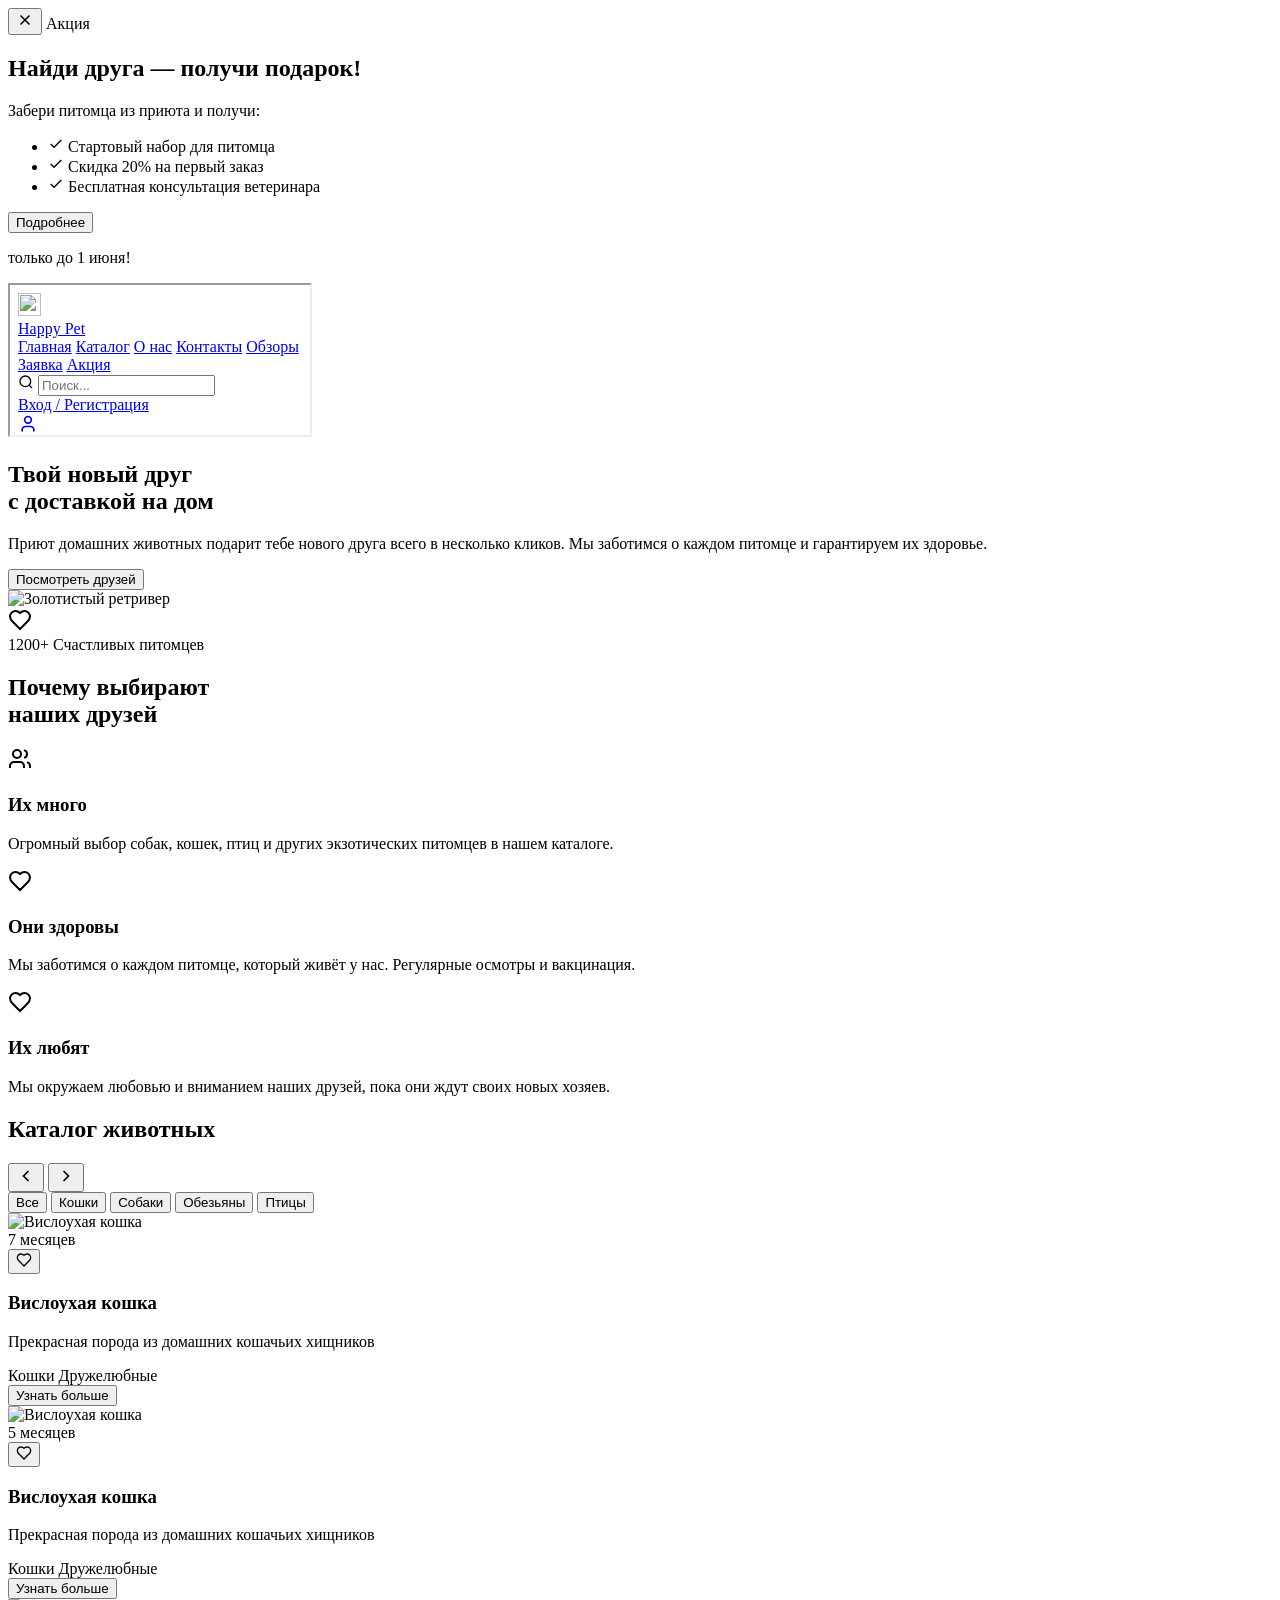
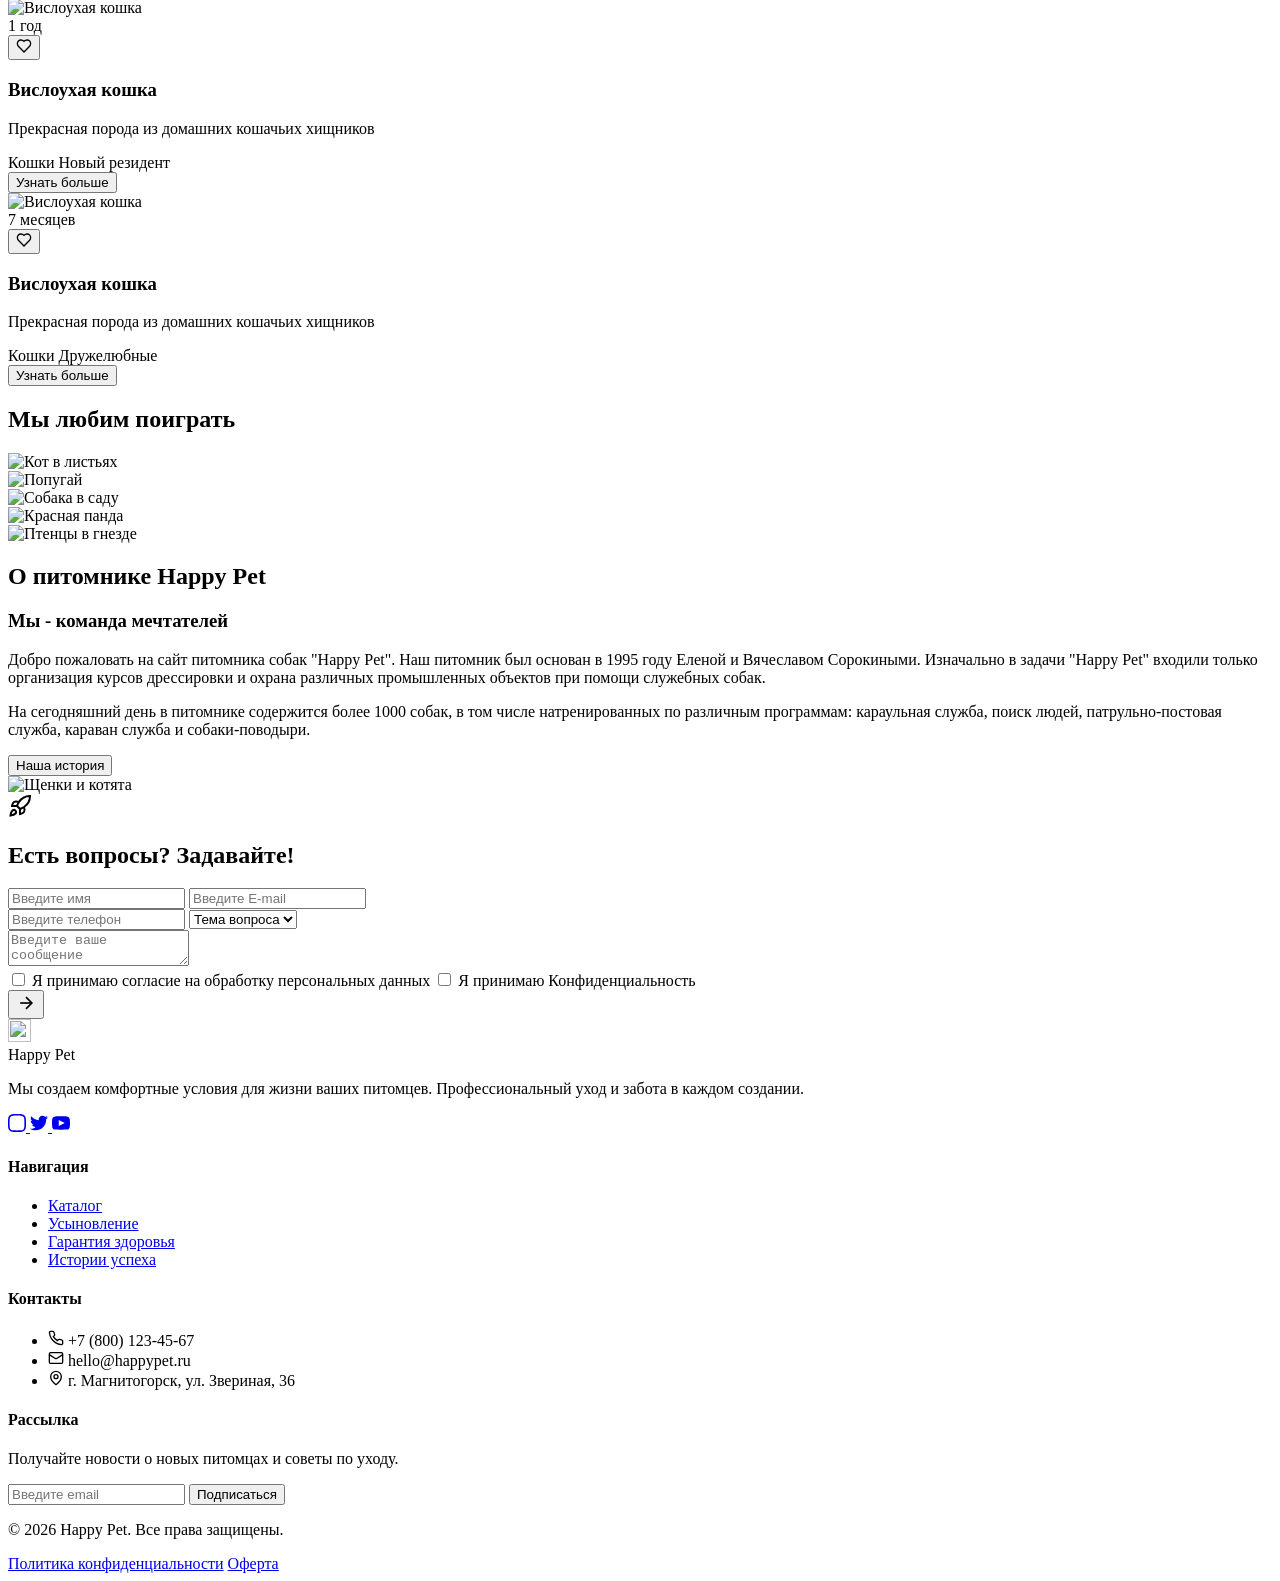
==== index.html @ b9afe5a8 "Add files via upload" ====
<!DOCTYPE html>
<html lang="ru">
<head>
    <meta charset="UTF-8">
    <meta name="viewport" content="width=device-width, initial-scale=1.0">
    <title>Главная</title>
    <link rel="stylesheet" href="content/css/styles.css">
    <link rel="preconnect" href="https://fonts.googleapis.com">
    <link rel="preconnect" href="https://fonts.gstatic.com" crossorigin>
    <link href="https://fonts.googleapis.com/css2?family=Inter:wght@400;500;600;700&display=swap" rel="stylesheet">
</head>
<body>
    <!-- Promo Popup - Карточка акции -->
    <div class="promo-card" id="promoCard">
        <button class="promo-close" id="promoClose">
            <svg width="18" height="18" viewBox="0 0 24 24" fill="none" stroke="currentColor" stroke-width="2">
                <path d="M18 6L6 18M6 6l12 12"/>
            </svg>
        </button>
        <span class="promo-badge">Акция</span>
        <h2 class="promo-title">Найди друга — получи подарок!</h2>
        <p class="promo-subtitle">Забери питомца из приюта и получи:</p>
        <ul class="promo-list">
            <li class="promo-list-item">
                <svg class="promo-check" width="16" height="16" viewBox="0 0 24 24" fill="none" stroke="currentColor" stroke-width="2">
                    <polyline points="20 6 9 17 4 12"/>
                </svg>
                Стартовый набор для питомца
            </li>
            <li class="promo-list-item">
                <svg class="promo-check" width="16" height="16" viewBox="0 0 24 24" fill="none" stroke="currentColor" stroke-width="2">
                    <polyline points="20 6 9 17 4 12"/>
                </svg>
                Скидка 20% на первый заказ
            </li>
            <li class="promo-list-item">
                <svg class="promo-check" width="16" height="16" viewBox="0 0 24 24" fill="none" stroke="currentColor" stroke-width="2">
                    <polyline points="20 6 9 17 4 12"/>
                </svg>
                Бесплатная консультация ветеринара
            </li>
        </ul>
        <button class="promo-btn">Подробнее</button>
        <p class="promo-deadline">только до 1 июня!</p>
    </div>

    <!-- Скрипт для показа акции только один раз за сессию -->
    <script>
        // Проверяем, была ли уже показана акция в этой сессии
        if (!sessionStorage.getItem('promoShown')) {
            // Показываем карточку с небольшой задержкой
            setTimeout(function() {
                document.getElementById('promoCard').classList.add('active');
            }, 500);
        }

        // Закрытие по крестику
        document.getElementById('promoClose').addEventListener('click', function() {
            document.getElementById('promoCard').classList.remove('active');
            // Запоминаем, что акция была показана
            sessionStorage.setItem('promoShown', 'true');
        });
    </script>

    <iframe src="navigation.html" class="nav-frame"></iframe>

    <section class="hero">
        <div class="hero-container">
            <div class="hero-content">
                <h1 class="hero-title">
                    Твой новый друг<br>
                    <span class="hero-title-accent">с доставкой на дом</span>
                </h1>
                <p class="hero-text">
                    Приют домашних животных подарит тебе нового друга всего в несколько кликов. Мы заботимся о каждом питомце и гарантируем их здоровье.
                </p>
                <button class="hero-btn">Посмотреть друзей</button>
            </div>
            <div class="hero-image-wrapper">
                <div class="hero-image-card">
                    <img src="https://images.unsplash.com/photo-1552053831-71594a27632d?w=400&h=400&fit=crop" alt="Золотистый ретривер" class="hero-image">
                </div>
                <div class="hero-badge">
                    <div class="badge-icon">
                        <svg width="24" height="24" viewBox="0 0 24 24" fill="none" stroke="currentColor" stroke-width="2">
                            <path d="M19 14c1.49-1.46 3-3.21 3-5.5A5.5 5.5 0 0 0 16.5 3c-1.76 0-3 .5-4.5 2-1.5-1.5-2.74-2-4.5-2A5.5 5.5 0 0 0 2 8.5c0 2.3 1.5 4.05 3 5.5l7 7Z"/>
                        </svg>
                    </div>
                    <div class="badge-content">
                        <span class="badge-number">1200+</span>
                        <span class="badge-text">Счастливых питомцев</span>
                    </div>
                </div>
            </div>
        </div>
    </section>

    <section class="why-section">
        <div class="why-container">
            <h2 class="section-title">
                Почему выбирают<br>наших друзей
            </h2>
            <div class="why-cards">
                <div class="why-card">
                    <div class="why-icon">
                        <svg width="24" height="24" viewBox="0 0 24 24" fill="none" stroke="currentColor" stroke-width="2">
                            <path d="M16 21v-2a4 4 0 0 0-4-4H6a4 4 0 0 0-4 4v2"/>
                            <circle cx="9" cy="7" r="4"/>
                            <path d="M22 21v-2a4 4 0 0 0-3-3.87"/>
                            <path d="M16 3.13a4 4 0 0 1 0 7.75"/>
                        </svg>
                    </div>
                    <h3 class="why-title">Их много</h3>
                    <p class="why-text">Огромный выбор собак, кошек, птиц и других экзотических питомцев в нашем каталоге.</p>
                </div>
                <div class="why-card">
                    <div class="why-icon why-icon-yellow">
                        <svg width="24" height="24" viewBox="0 0 24 24" fill="none" stroke="currentColor" stroke-width="2">
                            <path d="M19 14c1.49-1.46 3-3.21 3-5.5A5.5 5.5 0 0 0 16.5 3c-1.76 0-3 .5-4.5 2-1.5-1.5-2.74-2-4.5-2A5.5 5.5 0 0 0 2 8.5c0 2.3 1.5 4.05 3 5.5l7 7Z"/>
                        </svg>
                    </div>
                    <h3 class="why-title">Они здоровы</h3>
                    <p class="why-text">Мы заботимся о каждом питомце, который живёт у нас. Регулярные осмотры и вакцинация.</p>
                </div>
                <div class="why-card">
                    <div class="why-icon why-icon-pink">
                        <svg width="24" height="24" viewBox="0 0 24 24" fill="none" stroke="currentColor" stroke-width="2">
                            <path d="M19 14c1.49-1.46 3-3.21 3-5.5A5.5 5.5 0 0 0 16.5 3c-1.76 0-3 .5-4.5 2-1.5-1.5-2.74-2-4.5-2A5.5 5.5 0 0 0 2 8.5c0 2.3 1.5 4.05 3 5.5l7 7Z"/>
                        </svg>
                    </div>
                    <h3 class="why-title">Их любят</h3>
                    <p class="why-text">Мы окружаем любовью и вниманием наших друзей, пока они ждут своих новых хозяев.</p>
                </div>
            </div>
        </div>
    </section>

    <section class="catalog-section">
        <div class="catalog-container">
            <div class="catalog-header">
                <h2 class="section-title-lg">Каталог животных</h2>
                <div class="catalog-nav">
                    <button class="catalog-arrow">
                        <svg width="20" height="20" viewBox="0 0 24 24" fill="none" stroke="currentColor" stroke-width="2">
                            <path d="m15 18-6-6 6-6"/>
                        </svg>
                    </button>
                    <button class="catalog-arrow">
                        <svg width="20" height="20" viewBox="0 0 24 24" fill="none" stroke="currentColor" stroke-width="2">
                            <path d="m9 18 6-6-6-6"/>
                        </svg>
                    </button>
                </div>
            </div>
            <div class="catalog-filters">
                <button class="filter-btn filter-active">Все</button>
                <button class="filter-btn">Кошки</button>
                <button class="filter-btn">Собаки</button>
                <button class="filter-btn">Обезьяны</button>
                <button class="filter-btn">Птицы</button>
            </div>
            <div class="catalog-grid">
                <div class="pet-card">
                    <div class="pet-image-wrapper">
                        <img src="https://images.unsplash.com/photo-1514888286974-6c03e2ca1dba?w=300&h=300&fit=crop" alt="Вислоухая кошка" class="pet-image">
                        <div class="pet-badge">7 месяцев</div>
                        <button class="pet-favorite">
                            <svg width="16" height="16" viewBox="0 0 24 24" fill="none" stroke="currentColor" stroke-width="2">
                                <path d="M19 14c1.49-1.46 3-3.21 3-5.5A5.5 5.5 0 0 0 16.5 3c-1.76 0-3 .5-4.5 2-1.5-1.5-2.74-2-4.5-2A5.5 5.5 0 0 0 2 8.5c0 2.3 1.5 4.05 3 5.5l7 7Z"/>
                            </svg>
                        </button>
                    </div>
                    <div class="pet-info">
                        <h3 class="pet-name">Вислоухая кошка</h3>
                        <p class="pet-description">Прекрасная порода из домашних кошачьих хищников</p>
                        <div class="pet-tags">
                            <span class="pet-tag">Кошки</span>
                            <span class="pet-tag">Дружелюбные</span>
                        </div>
                        <button class="pet-btn pet-btn-pink">Узнать больше</button>
                    </div>
                </div>
                <div class="pet-card">
                    <div class="pet-image-wrapper">
                        <img src="https://images.unsplash.com/photo-1573865526739-10659fec78a5?w=300&h=300&fit=crop" alt="Вислоухая кошка" class="pet-image">
                        <div class="pet-badge">5 месяцев</div>
                        <button class="pet-favorite">
                            <svg width="16" height="16" viewBox="0 0 24 24" fill="none" stroke="currentColor" stroke-width="2">
                                <path d="M19 14c1.49-1.46 3-3.21 3-5.5A5.5 5.5 0 0 0 16.5 3c-1.76 0-3 .5-4.5 2-1.5-1.5-2.74-2-4.5-2A5.5 5.5 0 0 0 2 8.5c0 2.3 1.5 4.05 3 5.5l7 7Z"/>
                            </svg>
                        </button>
                    </div>
                    <div class="pet-info">
                        <h3 class="pet-name">Вислоухая кошка</h3>
                        <p class="pet-description">Прекрасная порода из домашних кошачьих хищников</p>
                        <div class="pet-tags">
                            <span class="pet-tag">Кошки</span>
                            <span class="pet-tag">Дружелюбные</span>
                        </div>
                        <button class="pet-btn pet-btn-yellow">Узнать больше</button>
                    </div>
                </div>
                <div class="pet-card">
                    <div class="pet-image-wrapper">
                        <img src="https://images.unsplash.com/photo-1495360010541-f48722b34f7d?w=300&h=300&fit=crop" alt="Вислоухая кошка" class="pet-image">
                        <div class="pet-badge">1 год</div>
                        <button class="pet-favorite">
                            <svg width="16" height="16" viewBox="0 0 24 24" fill="none" stroke="currentColor" stroke-width="2">
                                <path d="M19 14c1.49-1.46 3-3.21 3-5.5A5.5 5.5 0 0 0 16.5 3c-1.76 0-3 .5-4.5 2-1.5-1.5-2.74-2-4.5-2A5.5 5.5 0 0 0 2 8.5c0 2.3 1.5 4.05 3 5.5l7 7Z"/>
                            </svg>
                        </button>
                    </div>
                    <div class="pet-info">
                        <h3 class="pet-name">Вислоухая кошка</h3>
                        <p class="pet-description">Прекрасная порода из домашних кошачьих хищников</p>
                        <div class="pet-tags">
                            <span class="pet-tag">Кошки</span>
                            <span class="pet-tag">Новый резидент</span>
                        </div>
                        <button class="pet-btn pet-btn-pink">Узнать больше</button>
                    </div>
                </div>
                <div class="pet-card">
                    <div class="pet-image-wrapper">
                        <img src="https://images.unsplash.com/photo-1518791841217-8f162f1e1131?w=300&h=300&fit=crop" alt="Вислоухая кошка" class="pet-image">
                        <div class="pet-badge">7 месяцев</div>
                        <button class="pet-favorite">
                            <svg width="16" height="16" viewBox="0 0 24 24" fill="none" stroke="currentColor" stroke-width="2">
                                <path d="M19 14c1.49-1.46 3-3.21 3-5.5A5.5 5.5 0 0 0 16.5 3c-1.76 0-3 .5-4.5 2-1.5-1.5-2.74-2-4.5-2A5.5 5.5 0 0 0 2 8.5c0 2.3 1.5 4.05 3 5.5l7 7Z"/>
                            </svg>
                        </button>
                    </div>
                    <div class="pet-info">
                        <h3 class="pet-name">Вислоухая кошка</h3>
                        <p class="pet-description">Прекрасная порода из домашних кошачьих хищников</p>
                        <div class="pet-tags">
                            <span class="pet-tag">Кошки</span>
                            <span class="pet-tag">Дружелюбные</span>
                        </div>
                        <button class="pet-btn pet-btn-yellow">Узнать больше</button>
                    </div>
                </div>
            </div>
        </div>
    </section>

    <section class="gallery-section">
        <div class="gallery-container">
            <h2 class="section-title-lg">Мы любим поиграть</h2>
            <div class="gallery-grid">
                <div class="gallery-item gallery-item-1">
                    <img src="https://images.unsplash.com/photo-1574158622682-e40e69881006?w=500&h=500&fit=crop" alt="Кот в листьях" class="gallery-image">
                </div>
                <div class="gallery-item gallery-item-2">
                    <img src="https://images.unsplash.com/photo-1552728089-57bdde30beb3?w=400&h=400&fit=crop" alt="Попугай" class="gallery-image">
                </div>
                <div class="gallery-item gallery-item-3">
                    <img src="https://images.unsplash.com/photo-1587300003388-59208cc962cb?w=500&h=500&fit=crop" alt="Собака в саду" class="gallery-image">
                </div>
                <div class="gallery-item gallery-item-4">
                    <img src="https://images.unsplash.com/photo-1425082661705-1834bfd09dca?w=400&h=400&fit=crop" alt="Красная панда" class="gallery-image">
                </div>
                <div class="gallery-item gallery-item-5">
                    <img src="https://images.unsplash.com/photo-1444464666168-49d633b86797?w=400&h=400&fit=crop" alt="Птенцы в гнезде" class="gallery-image">
                </div>
            </div>
        </div>
    </section>

    <section class="about-section">
        <div class="about-container">
            <div class="about-content">
                <h2 class="section-title-lg">О питомнике Happy Pet</h2>
                <h3 class="about-subtitle">Мы - команда мечтателей</h3>
                <p class="about-text">
                    Добро пожаловать на сайт питомника собак "Happy Pet". Наш питомник был основан в 1995 году Еленой и Вячеславом Сорокиными. Изначально в задачи "Happy Pet" входили только организация курсов дрессировки и охрана различных промышленных объектов при помощи служебных собак.
                </p>
                <p class="about-text">
                    На сегодняшний день в питомнике содержится более 1000 собак, в том числе натренированных по различным программам: караульная служба, поиск людей, патрульно-постовая служба, караван служба и собаки-поводыри.
                </p>
                <button class="about-btn">Наша история</button>
            </div>
            <div class="about-image-wrapper">
                <img src="https://images.unsplash.com/photo-1450778869180-41d0601e046e?w=500&h=400&fit=crop" alt="Щенки и котята" class="about-image">
                <div class="about-image-badge">
                    <svg width="24" height="24" viewBox="0 0 24 24" fill="none" stroke="currentColor" stroke-width="2">
                        <path d="M4.5 16.5c-1.5 1.26-2 5-2 5s3.74-.5 5-2c.71-.84.7-2.13-.09-2.91a2.18 2.18 0 0 0-2.91-.09z"/>
                        <path d="m12 15-3-3a22 22 0 0 1 2-3.95A12.88 12.88 0 0 1 22 2c0 2.72-.78 7.5-6 11a22.35 22.35 0 0 1-4 2z"/>
                        <path d="M9 12H4s.55-3.03 2-4c1.62-1.08 5 0 5 0"/>
                        <path d="M12 15v5s3.03-.55 4-2c1.08-1.62 0-5 0-5"/>
                    </svg>
                </div>
            </div>
        </div>
    </section>

    <section class="contact-section">
        <div class="contact-container">
            <div class="contact-form-wrapper">
                <h2 class="contact-title">Есть вопросы? Задавайте!</h2>
                <form class="contact-form">
                    <div class="form-row">
                        <input type="text" placeholder="Введите имя" class="form-input">
                        <input type="email" placeholder="Введите E-mail" class="form-input">
                    </div>
                    <div class="form-row">
                        <input type="tel" placeholder="Введите телефон" class="form-input">
                        <select class="form-input form-select">
                            <option>Тема вопроса</option>
                            <option>Усыновление</option>
                            <option>Партнерство</option>
                            <option>Другое</option>
                        </select>
                    </div>
                    <textarea placeholder="Введите ваше сообщение" class="form-textarea"></textarea>
                    <div class="form-checkboxes">
                        <label class="checkbox-label">
                            <input type="checkbox" class="checkbox-input">
                            <span class="checkbox-text">Я принимаю согласие на обработку персональных данных</span>
                        </label>
                        <label class="checkbox-label">
                            <input type="checkbox" class="checkbox-input">
                            <span class="checkbox-text">Я принимаю Конфиденциальность</span>
                        </label>
                    </div>
                    <button type="submit" class="form-submit">
                        <svg width="20" height="20" viewBox="0 0 24 24" fill="none" stroke="currentColor" stroke-width="2">
                            <path d="M5 12h14"/>
                            <path d="m12 5 7 7-7 7"/>
                        </svg>
                    </button>
                </form>
            </div>
        </div>
    </section>

    <footer class="footer">
        <div class="footer-container">
            <div class="footer-main">
                <div class="footer-brand">
                    <div class="logo logo-light">
                        <div class="logo-icon">
                            <img src = content/foto/лого.png width="23" height="23" viewBox="0 0 24 24" fill="none" stroke="currentColor">
                            
                        </div>
                        <span class="logo-text">Happy Pet</span>
                    </div>
                    <p class="footer-description">
                        Мы создаем комфортные условия для жизни ваших питомцев. Профессиональный уход и забота в каждом создании.
                    </p>
                    <div class="footer-social">
                        <a href="#" class="social-link">
                            <svg width="18" height="18" viewBox="0 0 24 24" fill="currentColor">
                                <path d="M12 2.163c3.204 0 3.584.012 4.85.07 3.252.148 4.771 1.691 4.919 4.919.058 1.265.069 1.645.069 4.849 0 3.205-.012 3.584-.069 4.849-.149 3.225-1.664 4.771-4.919 4.919-1.266.058-1.644.07-4.85.07-3.204 0-3.584-.012-4.849-.07-3.26-.149-4.771-1.699-4.919-4.92-.058-1.265-.07-1.644-.07-4.849 0-3.204.013-3.583.07-4.849.149-3.227 1.664-4.771 4.919-4.919 1.266-.057 1.645-.069 4.849-.069zm0-2.163c-3.259 0-3.667.014-4.947.072-4.358.2-6.78 2.618-6.98 6.98-.059 1.281-.073 1.689-.073 4.948 0 3.259.014 3.668.072 4.948.2 4.358 2.618 6.78 6.98 6.98 1.281.058 1.689.072 4.948.072 3.259 0 3.668-.014 4.948-.072 4.354-.2 6.782-2.618 6.979-6.98.059-1.28.073-1.689.073-4.948 0-3.259-.014-3.667-.072-4.947-.196-4.354-2.617-6.78-6.979-6.98-1.281-.059-1.69-.073-4.949-.073z"/>
                            </svg>
                        </a>
                        <a href="#" class="social-link">
                            <svg width="18" height="18" viewBox="0 0 24 24" fill="currentColor">
                                <path d="M24 4.557c-.883.392-1.832.656-2.828.775 1.017-.609 1.798-1.574 2.165-2.724-.951.564-2.005.974-3.127 1.195-.897-.957-2.178-1.555-3.594-1.555-3.179 0-5.515 2.966-4.797 6.045-4.091-.205-7.719-2.165-10.148-5.144-1.29 2.213-.669 5.108 1.523 6.574-.806-.026-1.566-.247-2.229-.616-.054 2.281 1.581 4.415 3.949 4.89-.693.188-1.452.232-2.224.084.626 1.956 2.444 3.379 4.6 3.419-2.07 1.623-4.678 2.348-7.29 2.04 2.179 1.397 4.768 2.212 7.548 2.212 9.142 0 14.307-7.721 13.995-14.646.962-.695 1.797-1.562 2.457-2.549z"/>
                            </svg>
                        </a>
                        <a href="#" class="social-link">
                            <svg width="18" height="18" viewBox="0 0 24 24" fill="currentColor">
                                <path d="M19.615 3.184c-3.604-.246-11.631-.245-15.23 0-3.897.266-4.356 2.62-4.385 8.816.029 6.185.484 8.549 4.385 8.816 3.6.245 11.626.246 15.23 0 3.897-.266 4.356-2.62 4.385-8.816-.029-6.185-.484-8.549-4.385-8.816zm-10.615 12.816v-8l8 3.993-8 4.007z"/>
                            </svg>
                        </a>
                    </div>
                </div>
                <div class="footer-links">
                    <h4 class="footer-heading">Навигация</h4>
                    <ul class="footer-list">
                        <li><a href="catalog.html">Каталог</a></li>
                        <li><a href="#">Усыновление</a></li>
                        <li><a href="#">Гарантия здоровья</a></li>
                        <li><a href="#">Истории успеха</a></li>
                    </ul>
                </div>
                <div class="footer-contact">
                    <h4 class="footer-heading">Контакты</h4>
                    <ul class="footer-list">
                        <li>
                            <svg width="16" height="16" viewBox="0 0 24 24" fill="none" stroke="currentColor" stroke-width="2">
                                <path d="M22 16.92v3a2 2 0 0 1-2.18 2 19.79 19.79 0 0 1-8.63-3.07 19.5 19.5 0 0 1-6-6 19.79 19.79 0 0 1-3.07-8.67A2 2 0 0 1 4.11 2h3a2 2 0 0 1 2 1.72 12.84 12.84 0 0 0 .7 2.81 2 2 0 0 1-.45 2.11L8.09 9.91a16 16 0 0 0 6 6l1.27-1.27a2 2 0 0 1 2.11-.45 12.84 12.84 0 0 0 2.81.7A2 2 0 0 1 22 16.92z"/>
                            </svg>
                            +7 (800) 123-45-67
                        </li>
                        <li>
                            <svg width="16" height="16" viewBox="0 0 24 24" fill="none" stroke="currentColor" stroke-width="2">
                                <rect width="20" height="16" x="2" y="4" rx="2"/>
                                <path d="m22 7-8.97 5.7a1.94 1.94 0 0 1-2.06 0L2 7"/>
                            </svg>
                            hello@happypet.ru
                        </li>
                        <li>
                            <svg width="16" height="16" viewBox="0 0 24 24" fill="none" stroke="currentColor" stroke-width="2">
                                <path d="M20 10c0 6-8 12-8 12s-8-6-8-12a8 8 0 0 1 16 0Z"/>
                                <circle cx="12" cy="10" r="3"/>
                            </svg>
                            г. Магнитогорск, ул. Звериная, 36 
                        </li>
                    </ul>
                </div>
                <div class="footer-newsletter">
                    <h4 class="footer-heading">Рассылка</h4>
                    <p class="footer-newsletter-text">Получайте новости о новых питомцах и советы по уходу.</p>
                    <div class="newsletter-form">
                        <input type="email" placeholder="Введите email" class="newsletter-input">
                        <button class="newsletter-btn">Подписаться</button>
                    </div>
                </div>
            </div>
            <div class="footer-bottom">
                <p>&copy; 2026 Happy Pet. Все права защищены.</p>
                <div class="footer-bottom-links">
                    <a href="#">Политика конфиденциальности</a>
                    <a href="#">Оферта</a>
                </div>
</div>
        </div>
    </footer>

    <script>
        // Promo popup - показывается только один раз за сессию
        const promoPopup = document.getElementById('promoPopup');
        const promoClose = document.getElementById('promoClose');
        
        // Проверяем, видел ли пользователь уже акцию в этой сессии
        if (!sessionStorage.getItem('promoSeen')) {
            promoPopup.classList.add('active');
        }
        
        // Закрыть попап
        function closePromo() {
            promoPopup.classList.remove('active');
            sessionStorage.setItem('promoSeen', 'true');
        }
        
        promoClose.addEventListener('click', closePromo);
        
        // Закрыть по клику на оверлей
        promoPopup.addEventListener('click', function(e) {
            if (e.target === promoPopup) {
                closePromo();
            }
        });
        
        // Закрыть по Escape
        document.addEventListener('keydown', function(e) {
            if (e.key === 'Escape' && promoPopup.classList.contains('active')) {
                closePromo();
            }
        });
    </script>
</body>
</html>
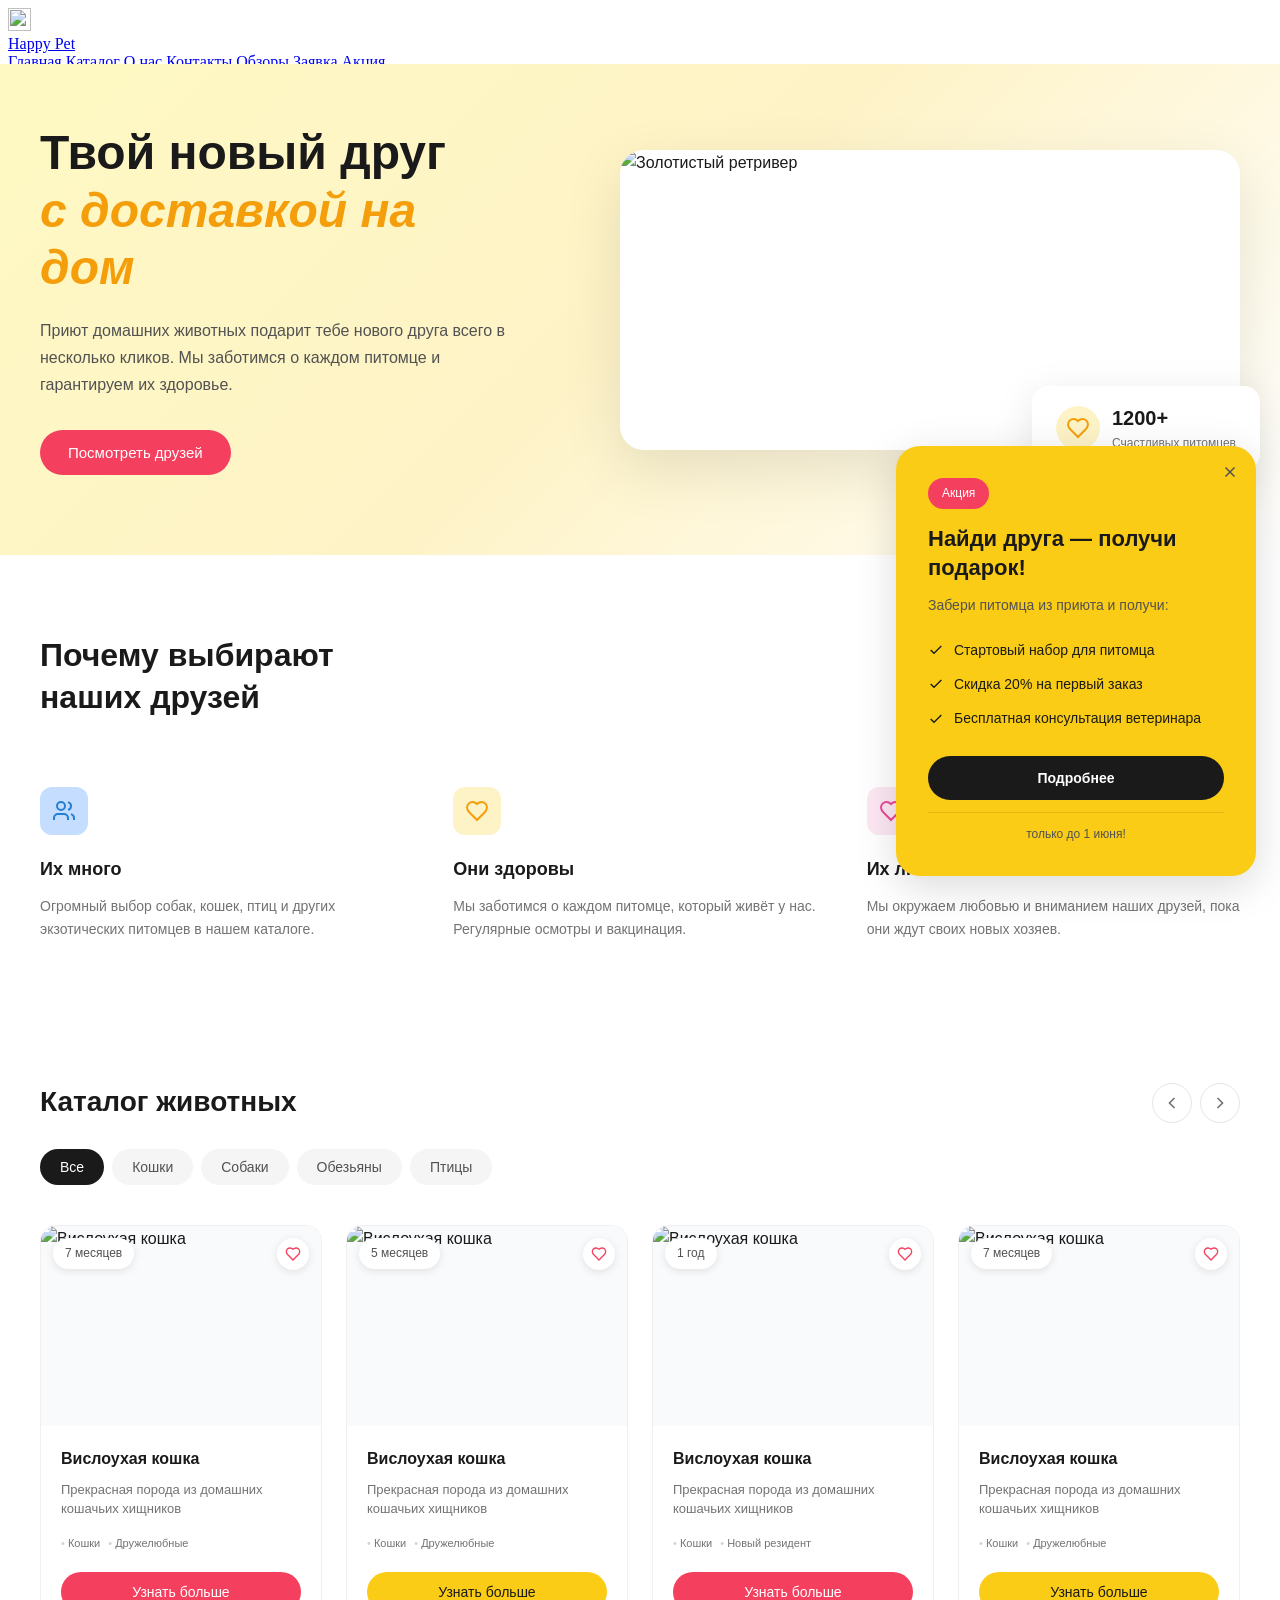
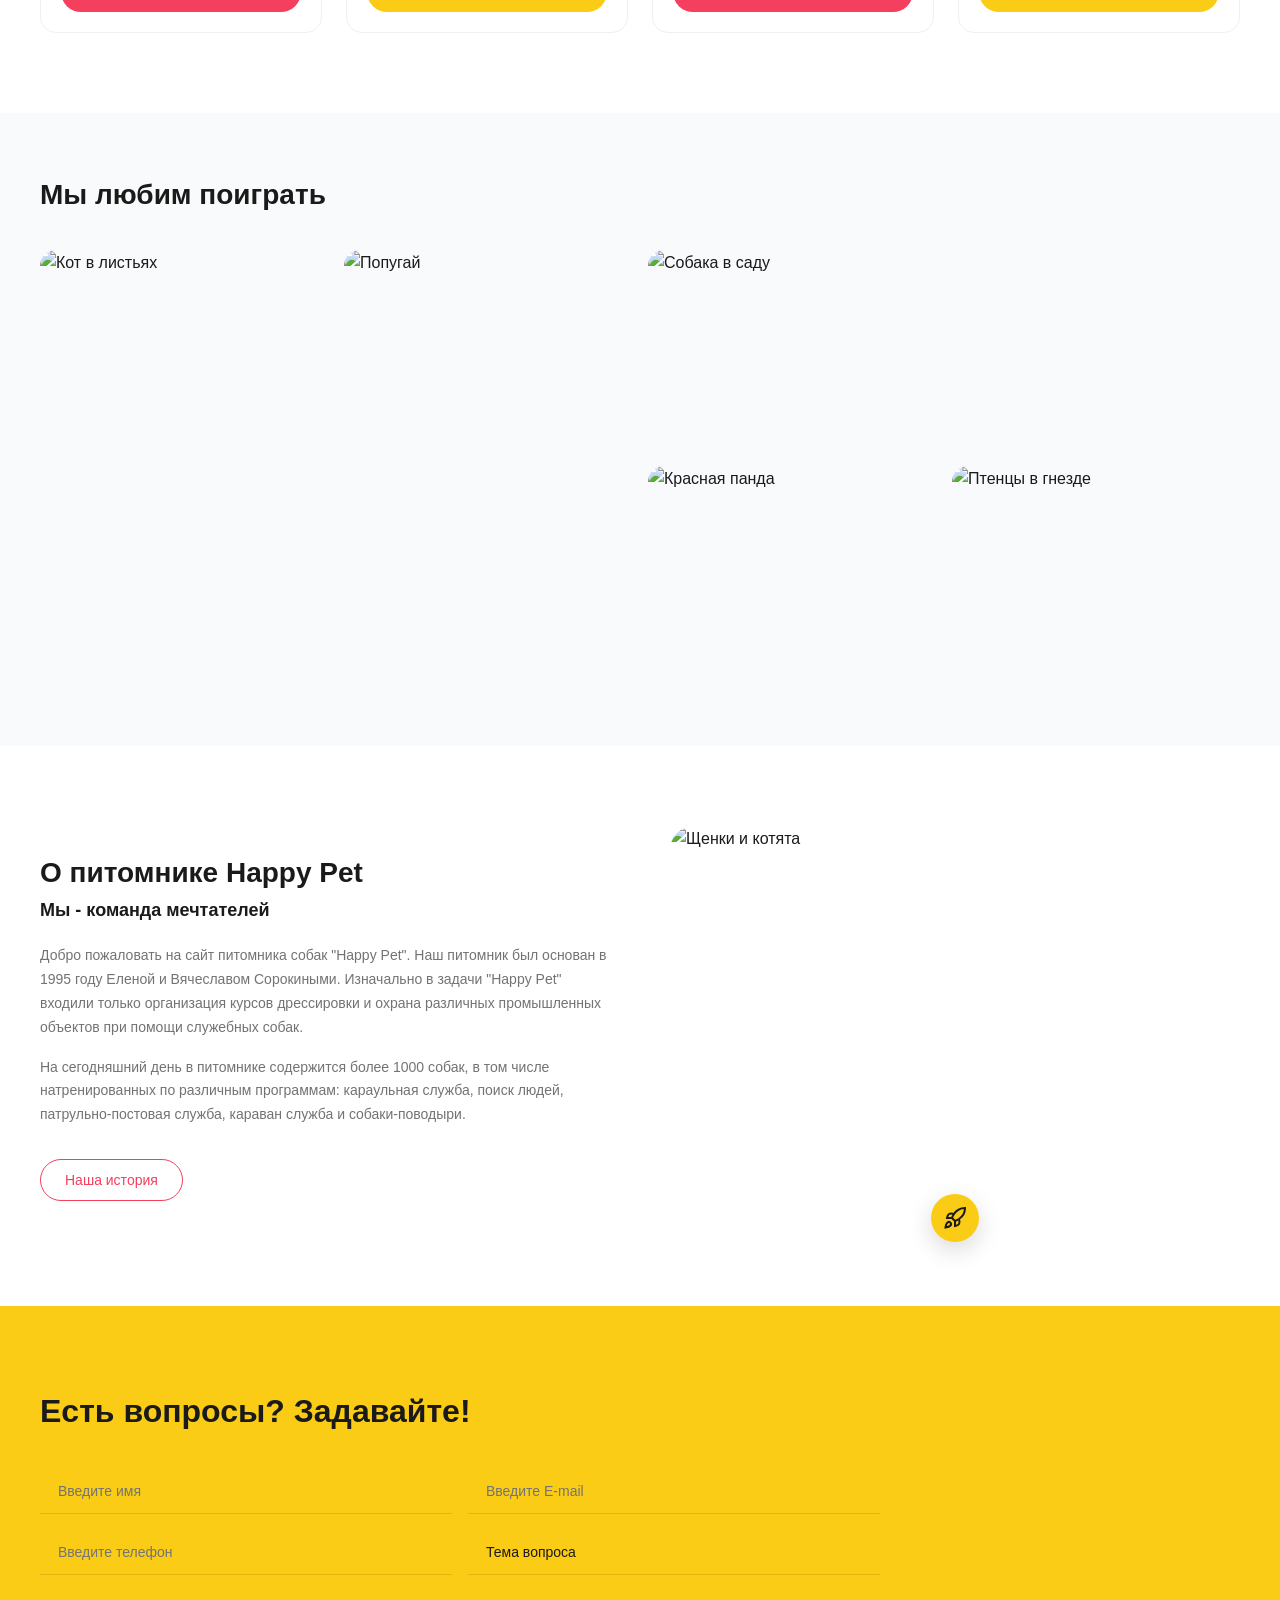
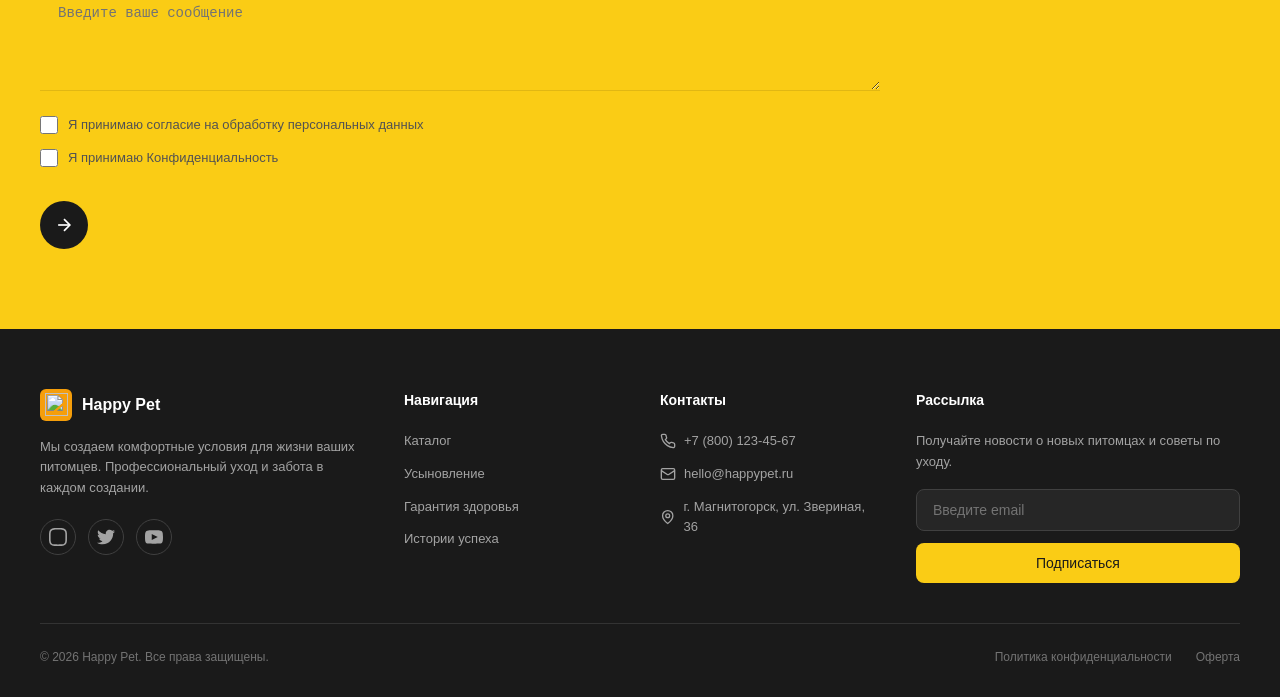
==== commit aabf21f7: "Update index.html" ====
--- a/index.html
+++ b/index.html
@@ -4,7 +4,7 @@
     <meta charset="UTF-8">
     <meta name="viewport" content="width=device-width, initial-scale=1.0">
     <title>Главная</title>
-    <link rel="stylesheet" href="content/css/styles.css">
+    <link rel="stylesheet" href="styles.css">
     <link rel="preconnect" href="https://fonts.googleapis.com">
     <link rel="preconnect" href="https://fonts.gstatic.com" crossorigin>
     <link href="https://fonts.googleapis.com/css2?family=Inter:wght@400;500;600;700&display=swap" rel="stylesheet">
--- a/styles.css
+++ b/styles.css
@@ -0,0 +1,972 @@
+* {
+    margin: 0;
+    padding: 0;
+    box-sizing: border-box;
+}
+
+body {
+    font-family: 'Inter', -apple-system, BlinkMacSystemFont, 'Segoe UI', Roboto, sans-serif;
+    background-color: #ffffff;
+    color: #1a1a1a;
+    line-height: 1.6;
+}
+
+a {
+    text-decoration: none;
+    color: inherit;
+}
+
+button {
+    cursor: pointer;
+    border: none;
+    background: none;
+    font-family: inherit;
+}
+
+ul {
+    list-style: none;
+}
+
+img {
+    max-width: 100%;
+    display: block;
+}
+
+.nav-frame {
+    width: 100%;
+    height: 64px;
+    border: none;
+    display: block;
+}
+
+.logo {
+    display: flex;
+    align-items: center;
+    gap: 10px;
+    color: #ffffff;
+}
+
+.logo-icon {
+    width: 32px;
+    height: 32px;
+    background-color: #facc15;
+    border-radius: 6px;
+    display: flex;
+    align-items: center;
+    justify-content: center;
+    color: #1a1a1a;
+}
+
+.logo-text {
+    font-weight: 600;
+    font-size: 16px;
+}
+
+.hero {
+    background: linear-gradient(135deg, #fef9c3 0%, #fef3c7 50%, #ffffff 100%);
+    padding: 60px 40px 80px;
+}
+
+.hero-container {
+    max-width: 1400px;
+    margin: 0 auto;
+    display: flex;
+    align-items: center;
+    justify-content: space-between;
+    gap: 60px;
+}
+
+.hero-content {
+    max-width: 480px;
+}
+
+.hero-title {
+    font-size: 48px;
+    font-weight: 700;
+    line-height: 1.2;
+    margin-bottom: 20px;
+    color: #1a1a1a;
+}
+
+.hero-title-accent {
+    color: #f59e0b;
+    font-style: italic;
+}
+
+.hero-text {
+    font-size: 16px;
+    color: #525252;
+    margin-bottom: 32px;
+    line-height: 1.7;
+}
+
+.hero-btn {
+    background-color: #f43f5e;
+    color: #ffffff;
+    padding: 14px 28px;
+    border-radius: 25px;
+    font-size: 15px;
+    font-weight: 500;
+    transition: background-color 0.2s;
+}
+
+.hero-btn:hover {
+    background-color: #ff0037;
+}
+
+.hero-image-wrapper {
+    position: relative;
+}
+
+.hero-image-card {
+    width: 620px;
+    height: 300px;
+    background-color: #ffffff;
+    border-radius: 24px;
+    overflow: hidden;
+    box-shadow: 0 20px 60px rgba(0, 0, 0, 0.1);
+    
+}
+
+.hero-image {
+    width: 100%;
+    height: 100%;
+    object-fit: cover;
+    object-position: center 20%;
+   
+}
+
+.hero-badge {
+    position: absolute;
+    bottom: -20px;
+    right: -20px;
+    background-color: #ffffff;
+    padding: 16px 24px;
+    border-radius: 16px;
+    display: flex;
+    align-items: center;
+    gap: 12px;
+    box-shadow: 0 10px 40px rgba(0, 0, 0, 0.1);
+}
+
+.badge-icon {
+    width: 44px;
+    height: 44px;
+    background-color: #fef3c7;
+    border-radius: 50%;
+    display: flex;
+    align-items: center;
+    justify-content: center;
+    color:#f59e0b;
+;
+}
+
+.badge-content {
+    display: flex;
+    flex-direction: column;
+}
+
+.badge-number {
+    font-size: 20px;
+    font-weight: 700;
+    color: #1a1a1a;
+}
+
+.badge-text {
+    font-size: 12px;
+    color: #737373;
+}
+
+.why-section {
+    padding: 80px 40px;
+    background-color: #ffffff;
+}
+
+.why-container {
+    max-width: 1400px;
+    margin: 0 auto;
+}
+
+.section-title {
+    font-size: 32px;
+    font-weight: 700;
+    line-height: 1.3;
+    margin-bottom: 68px;
+    color: #1a1a1a;
+}
+
+.why-cards {
+    display: grid;
+    grid-template-columns: repeat(3, 1fr);
+    gap: 40px;
+}
+
+.why-card {
+    padding: 0px;
+}
+
+.why-icon {
+    width: 48px;
+    height: 48px;
+    background-color: #c5deff;
+    border-radius: 12px;
+    display: flex;
+    align-items: center;
+    justify-content: center;
+    margin-bottom: 20px;
+    color: #247fd3;
+}
+
+.why-icon-yellow {
+    background-color: #fef3c7;
+    color: #f59e0b;
+}
+
+.why-icon-pink {
+    background-color: #fce7f3;
+    color: #ec4899;
+}
+
+.why-title {
+    font-size: 18px;
+    font-weight: 600;
+    margin-bottom: 12px;
+    color: #1a1a1a;
+}
+
+.why-text {
+    font-size: 14px;
+    color: #737373;
+    line-height: 1.6;
+}
+
+.catalog-section {
+    padding: 60px 40px 80px;
+    background-color: #ffffff;
+}
+
+.catalog-container {
+    max-width: 1400px;
+    margin: 0 auto;
+}
+
+.catalog-header {
+    display: flex;
+    align-items: center;
+    justify-content: space-between;
+    margin-bottom: 24px;
+}
+
+.section-title-lg {
+    font-size: 28px;
+    font-weight: 700;
+    color: #1a1a1a;
+}
+
+.catalog-nav {
+    display: flex;
+    gap: 8px;
+}
+
+.catalog-arrow {
+    width: 40px;
+    height: 40px;
+    border: 1px solid #e5e5e5;
+    border-radius: 50%;
+    display: flex;
+    align-items: center;
+    justify-content: center;
+    color: #737373;
+    transition: all 0.2s;
+}
+
+.catalog-arrow:hover {
+    border-color: #1a1a1a;
+    color: #1a1a1a;
+}
+
+.catalog-filters {
+    display: flex;
+    gap: 8px;
+    margin-bottom: 40px;
+}
+
+.filter-btn {
+    padding: 10px 20px;
+    border-radius: 20px;
+    font-size: 14px;
+    color: #525252;
+    background-color: #f5f5f5;
+    transition: all 0.2s;
+}
+
+.filter-btn:hover {
+    background-color: #e5e5e5;
+}
+
+.filter-active {
+    background-color: #1a1a1a;
+    color: #ffffff;
+}
+
+.filter-active:hover {
+    background-color: #333333;
+}
+
+.catalog-grid {
+    display: grid;
+    grid-template-columns: repeat(4, 1fr);
+    gap: 24px;
+}
+
+.pet-card {
+    background-color: #ffffff;
+    border-radius: 16px;
+    overflow: hidden;
+    border: 1px solid #f0f0f0;
+    transition: box-shadow 0.2s;
+}
+
+.pet-card:hover {
+    box-shadow: 0 10px 40px rgba(0, 0, 0, 0.08);
+}
+
+.pet-image-wrapper {
+    position: relative;
+    height: 200px;
+    background-color: #f9fafb;
+}
+
+.pet-image {
+    width: 100%;
+    height: 100%;
+    object-fit: cover;
+}
+
+.pet-badge {
+    position: absolute;
+    top: 12px;
+    left: 12px;
+    background-color: #ffffff;
+    padding: 6px 12px;
+    border-radius: 20px;
+    font-size: 12px;
+    color: #525252;
+    box-shadow: 0 2px 8px rgba(0, 0, 0, 0.1);
+}
+
+.pet-favorite {
+    position: absolute;
+    top: 12px;
+    right: 12px;
+    width: 32px;
+    height: 32px;
+    background-color: #ffffff;
+    border-radius: 50%;
+    display: flex;
+    align-items: center;
+    justify-content: center;
+    color: #f43f5e;
+    box-shadow: 0 2px 8px rgba(0, 0, 0, 0.1);
+    transition: transform 0.2s;
+}
+
+.pet-favorite:hover {
+    transform: scale(1.1);
+}
+
+.pet-info {
+    padding: 20px;
+}
+
+.pet-name {
+    font-size: 16px;
+    font-weight: 600;
+    margin-bottom: 8px;
+    color: #1a1a1a;
+}
+
+.pet-description {
+    font-size: 13px;
+    color: #737373;
+    margin-bottom: 12px;
+    line-height: 1.5;
+}
+
+.pet-tags {
+    display: flex;
+    gap: 8px;
+    margin-bottom: 16px;
+}
+
+.pet-tag {
+    font-size: 11px;
+    color: #737373;
+    padding: 4px 0;
+}
+
+.pet-tag::before {
+    content: '• ';
+    color: #d4d4d4;
+}
+
+.pet-btn {
+    width: 100%;
+    padding: 12px;
+    border-radius: 25px;
+    font-size: 14px;
+    font-weight: 500;
+    transition: opacity 0.2s;
+}
+
+.pet-btn:hover {
+    opacity: 0.9;
+}
+
+.pet-btn-pink {
+    background-color: #f43f5e;
+    color: #ffffff;
+}
+
+.pet-btn-yellow {
+    background-color: #facc15;
+    color: #1a1a1a;
+}
+
+.gallery-section {
+    padding: 60px 40px 80px;
+    background-color: #f9fafb;
+}
+
+.gallery-container {
+    max-width: 1400px;
+    margin: 0 auto;
+}
+
+.gallery-container .section-title-lg {
+    margin-bottom: 32px;
+}
+
+.gallery-grid {
+    display: grid;
+    grid-template-columns: repeat(4, 1fr);
+    grid-template-rows: repeat(2, 200px);
+    gap: 16px;
+}
+
+.gallery-item {
+    border-radius: 16px;
+    overflow: hidden;
+}
+
+.gallery-image {
+    width: 100%;
+    height: 100%;
+    object-fit: cover;
+    transition: transform 0.3s;
+}
+
+.gallery-item:hover .gallery-image {
+    transform: scale(1.05);
+}
+
+.gallery-item-1 {
+    grid-row: span 2;
+}
+
+.gallery-item-2 {
+    grid-row: span 2;
+}
+
+.gallery-item-3 {
+    grid-column: span 2;
+}
+
+.gallery-item-4 {
+    grid-row: 2;
+    grid-column: 3;
+}
+
+.gallery-item-5 {
+    grid-row: 2;
+    grid-column: 4;
+}
+
+.about-section {
+    padding: 80px 40px;
+    background-color: #ffffff;
+}
+
+.about-container {
+    max-width: 1400px;
+    margin: 0 auto;
+    display: grid;
+    grid-template-columns: 1fr 1fr;
+    gap: 60px;
+    align-items: center;
+}
+
+.about-subtitle {
+    font-size: 18px;
+    font-weight: 600;
+    color: #1a1a1a;
+    margin-bottom: 20px;
+}
+
+.about-text {
+    font-size: 14px;
+    color: #737373;
+    line-height: 1.7;
+    margin-bottom: 16px;
+}
+
+.about-btn {
+    margin-top: 16px;
+    padding: 12px 24px;
+    border: 1px solid #f43f5e;
+    color: #f43f5e;
+    border-radius: 25px;
+    font-size: 14px;
+    font-weight: 500;
+    transition: all 0.2s;
+}
+
+.about-btn:hover {
+    background-color: #f43f5e;
+    color: #ffffff;
+}
+
+.about-image-wrapper {
+    position: relative;
+}
+
+.about-image {
+    width: 100%;
+    height: 400px;
+    object-fit: cover;
+    border-radius: 24px;
+}
+
+.about-image-badge {
+    position: absolute;
+    bottom: -16px;
+    left: 50%;
+    transform: translateX(-50%);
+    width: 48px;
+    height: 48px;
+    background-color: #facc15;
+    border-radius: 50%;
+    display: flex;
+    align-items: center;
+    justify-content: center;
+    color: #1a1a1a;
+    box-shadow: 0 8px 24px rgba(0, 0, 0, 0.15);
+}
+
+.contact-section {
+    padding: 80px 40px;
+    background-color: #facc15;
+}
+
+.contact-container {
+    max-width: 1400px;
+    margin: 0 auto;
+    display: grid;
+    grid-template-columns: 1fr 300px;
+    gap: 60px;
+    align-items: center;
+}
+
+.contact-title {
+    font-size: 32px;
+    font-weight: 700;
+    color: #1a1a1a;
+    margin-bottom: 32px;
+}
+
+.contact-form {
+    display: flex;
+    flex-direction: column;
+    gap: 16px;
+}
+
+.form-row {
+    display: grid;
+    grid-template-columns: 1fr 1fr;
+    gap: 16px;
+}
+
+.form-input,
+.form-select,
+.form-textarea {
+    width: 100%;
+    padding: 14px 18px;
+    border: none;
+    border-bottom: 1px solid rgba(0, 0, 0, 0.1);
+    background-color: transparent;
+    font-size: 14px;
+    color: #1a1a1a;
+    outline: none;
+    transition: border-color 0.2s;
+}
+
+.form-input::placeholder,
+.form-textarea::placeholder {
+    color: #737373;
+}
+
+.form-input:focus,
+.form-textarea:focus {
+    border-color: #1a1a1a;
+}
+
+.form-select {
+    appearance: none;
+    cursor: pointer;
+}
+
+.form-textarea {
+    min-height: 100px;
+    resize: vertical;
+}
+
+.form-checkboxes {
+    display: flex;
+    flex-direction: column;
+    gap: 12px;
+    margin-top: 8px;
+}
+
+.checkbox-label {
+    display: flex;
+    align-items: center;
+    gap: 10px;
+    cursor: pointer;
+}
+
+.checkbox-input {
+    width: 18px;
+    height: 18px;
+    accent-color: #1a1a1a;
+}
+
+.checkbox-text {
+    font-size: 13px;
+    color: #525252;
+}
+
+.form-submit {
+    width: 48px;
+    height: 48px;
+    background-color: #1a1a1a;
+    border-radius: 50%;
+    display: flex;
+    align-items: center;
+    justify-content: center;
+    color: #ffffff;
+    margin-top: 16px;
+    transition: background-color 0.2s;
+}
+
+.form-submit:hover {
+    background-color: #616161;
+}
+
+.contact-image {
+    display: flex;
+    justify-content: center;
+    align-items: center;
+}
+
+.contact-dog {
+    width: 200px;
+    height: 200px;
+    object-fit: contain;
+}
+
+.footer {
+    background-color: #1a1a1a;
+    padding: 60px 40px 30px;
+    color: #ffffff;
+}
+
+.footer-container {
+    max-width: 1400px;
+    margin: 0 auto;
+}
+
+.footer-main {
+    display: grid;
+    grid-template-columns: 1.5fr 1fr 1fr 1.5fr;
+    gap: 40px;
+    padding-bottom: 40px;
+    border-bottom: 1px solid #333333;
+}
+
+.logo-light .logo-icon {
+    background-color: #f59e0b;
+    color: #1a1a1a;
+}
+
+.footer-description {
+    font-size: 13px;
+    color: #a3a3a3;
+    margin-top: 16px;
+    line-height: 1.6;
+}
+
+.footer-social {
+    display: flex;
+    gap: 12px;
+    margin-top: 20px;
+}
+
+.social-link {
+    width: 36px;
+    height: 36px;
+    border: 1px solid #404040;
+    border-radius: 50%;
+    display: flex;
+    align-items: center;
+    justify-content: center;
+    color: #a3a3a3;
+    transition: all 0.2s;
+}
+
+.social-link:hover {
+    border-color: #facc15;
+    color: #facc15;
+}
+
+.footer-heading {
+    font-size: 14px;
+    font-weight: 600;
+    margin-bottom: 20px;
+    color: #ffffff;
+}
+
+.footer-list {
+    display: flex;
+    flex-direction: column;
+    gap: 12px;
+}
+
+.footer-list li {
+    font-size: 13px;
+    color: #a3a3a3;
+    display: flex;
+    align-items: center;
+    gap: 8px;
+}
+
+.footer-list a {
+    color: #a3a3a3;
+    transition: color 0.2s;
+}
+
+.footer-list a:hover {
+    color: #ffffff;
+}
+
+.footer-newsletter-text {
+    font-size: 13px;
+    color: #a3a3a3;
+    margin-bottom: 16px;
+}
+
+.newsletter-form {
+    display: flex;
+    flex-direction: column;
+    gap: 12px;
+}
+
+.newsletter-input {
+    padding: 12px 16px;
+    background-color: #262626;
+    border: 1px solid #404040;
+    border-radius: 8px;
+    color: #ffffff;
+    font-size: 14px;
+    outline: none;
+}
+
+.newsletter-input::placeholder {
+    color: #737373;
+}
+
+.newsletter-input:focus {
+    border-color: #facc15;
+}
+
+.newsletter-btn {
+    padding: 12px 24px;
+    background-color: #facc15;
+    color: #1a1a1a;
+    border-radius: 8px;
+    font-size: 14px;
+    font-weight: 500;
+    transition: background-color 0.5s;
+}
+
+.newsletter-btn:hover {
+    background-color: #fdd86a;
+}
+
+.footer-bottom {
+    display: flex;
+    align-items: center;
+    justify-content: space-between;
+    padding-top: 24px;
+    font-size: 12px;
+    color: #737373;
+}
+
+.footer-bottom-links {
+    display: flex;
+    gap: 24px;
+}
+
+.footer-bottom-links a {
+    color: #737373;
+    transition: color 0.2s;
+}
+
+.footer-bottom-links a:hover {
+    color: #ffffff;
+}
+
+/* Promo Popup Styles - Нижний правый угол, без затемнения */
+.promo-card {
+    position: fixed;
+    bottom: 24px;
+    right: 24px;
+    z-index: 1000;
+    background-color: #facc15;
+    border-radius: 24px;
+    padding: 32px;
+    max-width: 360px;
+    width: calc(100% - 48px);
+    box-shadow: 0 10px 40px rgba(0, 0, 0, 0.15);
+    font-family: 'Inter', -apple-system, BlinkMacSystemFont, 'Segoe UI', Roboto, sans-serif;
+    
+    /* Анимация появления */
+    opacity: 0;
+    transform: translateY(20px);
+    visibility: hidden;
+    transition: all 0.3s ease;
+}
+
+.promo-card.active {
+    opacity: 1;
+    transform: translateY(0);
+    visibility: visible;
+}
+
+.promo-close {
+    position: absolute;
+    top: 12px;
+    right: 12px;
+    width: 28px;
+    height: 28px;
+    display: flex;
+    align-items: center;
+    justify-content: center;
+    color: #525252;
+    cursor: pointer;
+    transition: color 0.2s;
+    background: none;
+    border: none;
+    border-radius: 50%;
+}
+
+.promo-close:hover {
+    color: #1a1a1a;
+    background-color: rgba(0, 0, 0, 0.05);
+}
+
+.promo-badge {
+    display: inline-block;
+    background-color: #f43f5e;
+    color: #ffffff;
+    padding: 6px 14px;
+    border-radius: 20px;
+    font-size: 12px;
+    font-weight: 500;
+    margin-bottom: 16px;
+}
+
+.promo-title {
+    font-size: 22px;
+    font-weight: 700;
+    color: #1a1a1a;
+    line-height: 1.3;
+    margin-bottom: 12px;
+}
+
+.promo-subtitle {
+    font-size: 14px;
+    color: #525252;
+    margin-bottom: 16px;
+}
+
+.promo-list {
+    list-style: none;
+    padding: 0;
+    margin: 0 0 20px 0;
+}
+
+.promo-list-item {
+    display: flex;
+    align-items: center;
+    gap: 10px;
+    font-size: 14px;
+    color: #1a1a1a;
+    padding: 6px 0;
+}
+
+.promo-check {
+    color: #1a1a1a;
+    flex-shrink: 0;
+}
+
+.promo-btn {
+    width: 100%;
+    padding: 14px 28px;
+    background-color: #1a1a1a;
+    color: #ffffff;
+    border: none;
+    border-radius: 50px;
+    font-size: 14px;
+    font-weight: 600;
+    cursor: pointer;
+    transition: background-color 0.2s;
+    margin-bottom: 12px;
+}
+
+.promo-btn:hover {
+    background-color: #333333;
+}
+
+.promo-deadline {
+    text-align: center;
+    font-size: 12px;
+    color: #525252;
+    padding-top: 12px;
+    border-top: 1px solid rgba(0, 0, 0, 0.1);
+}
+
+/* Адаптивность для мобильных */
+@media (max-width: 480px) {
+    .promo-card {
+        bottom: 16px;
+        right: 16px;
+        left: 16px;
+        width: auto;
+        max-width: none;
+        padding: 24px;
+    }
+    
+    .promo-title {
+        font-size: 20px;
+    }
+}
